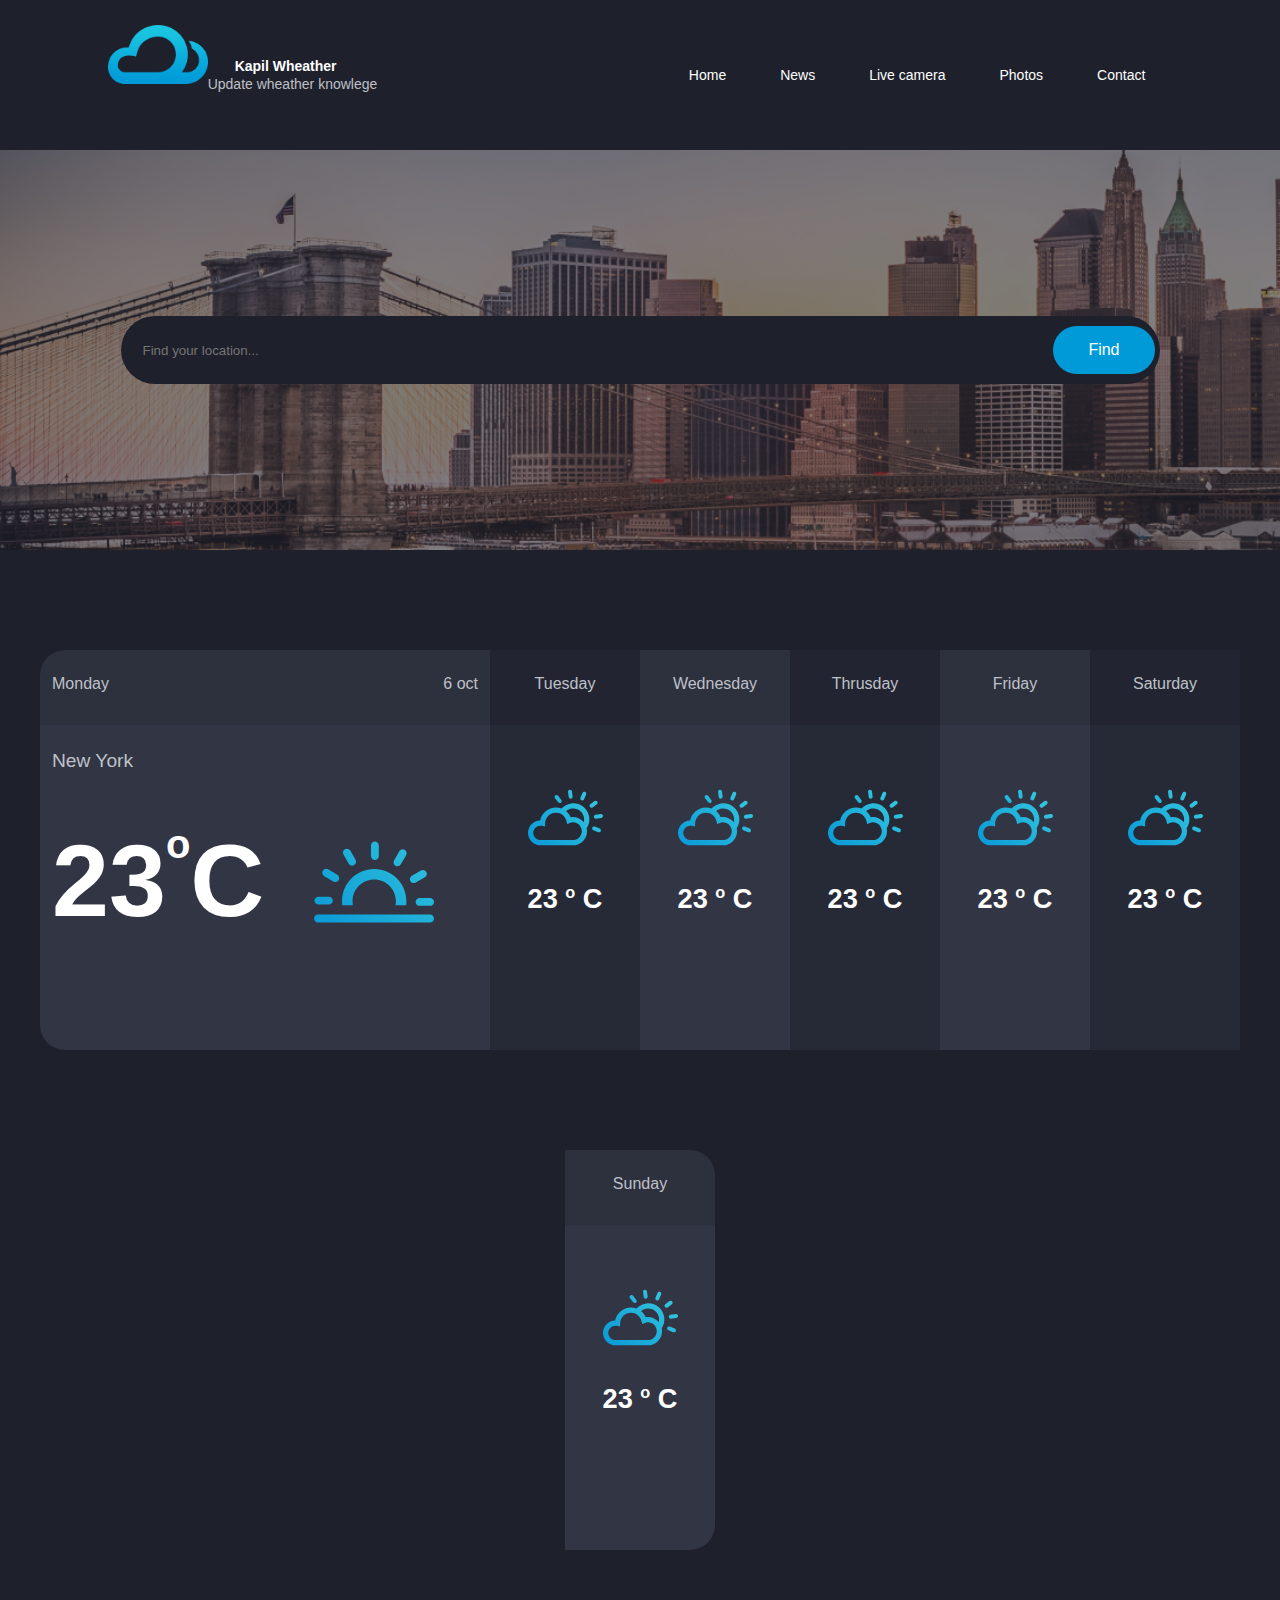
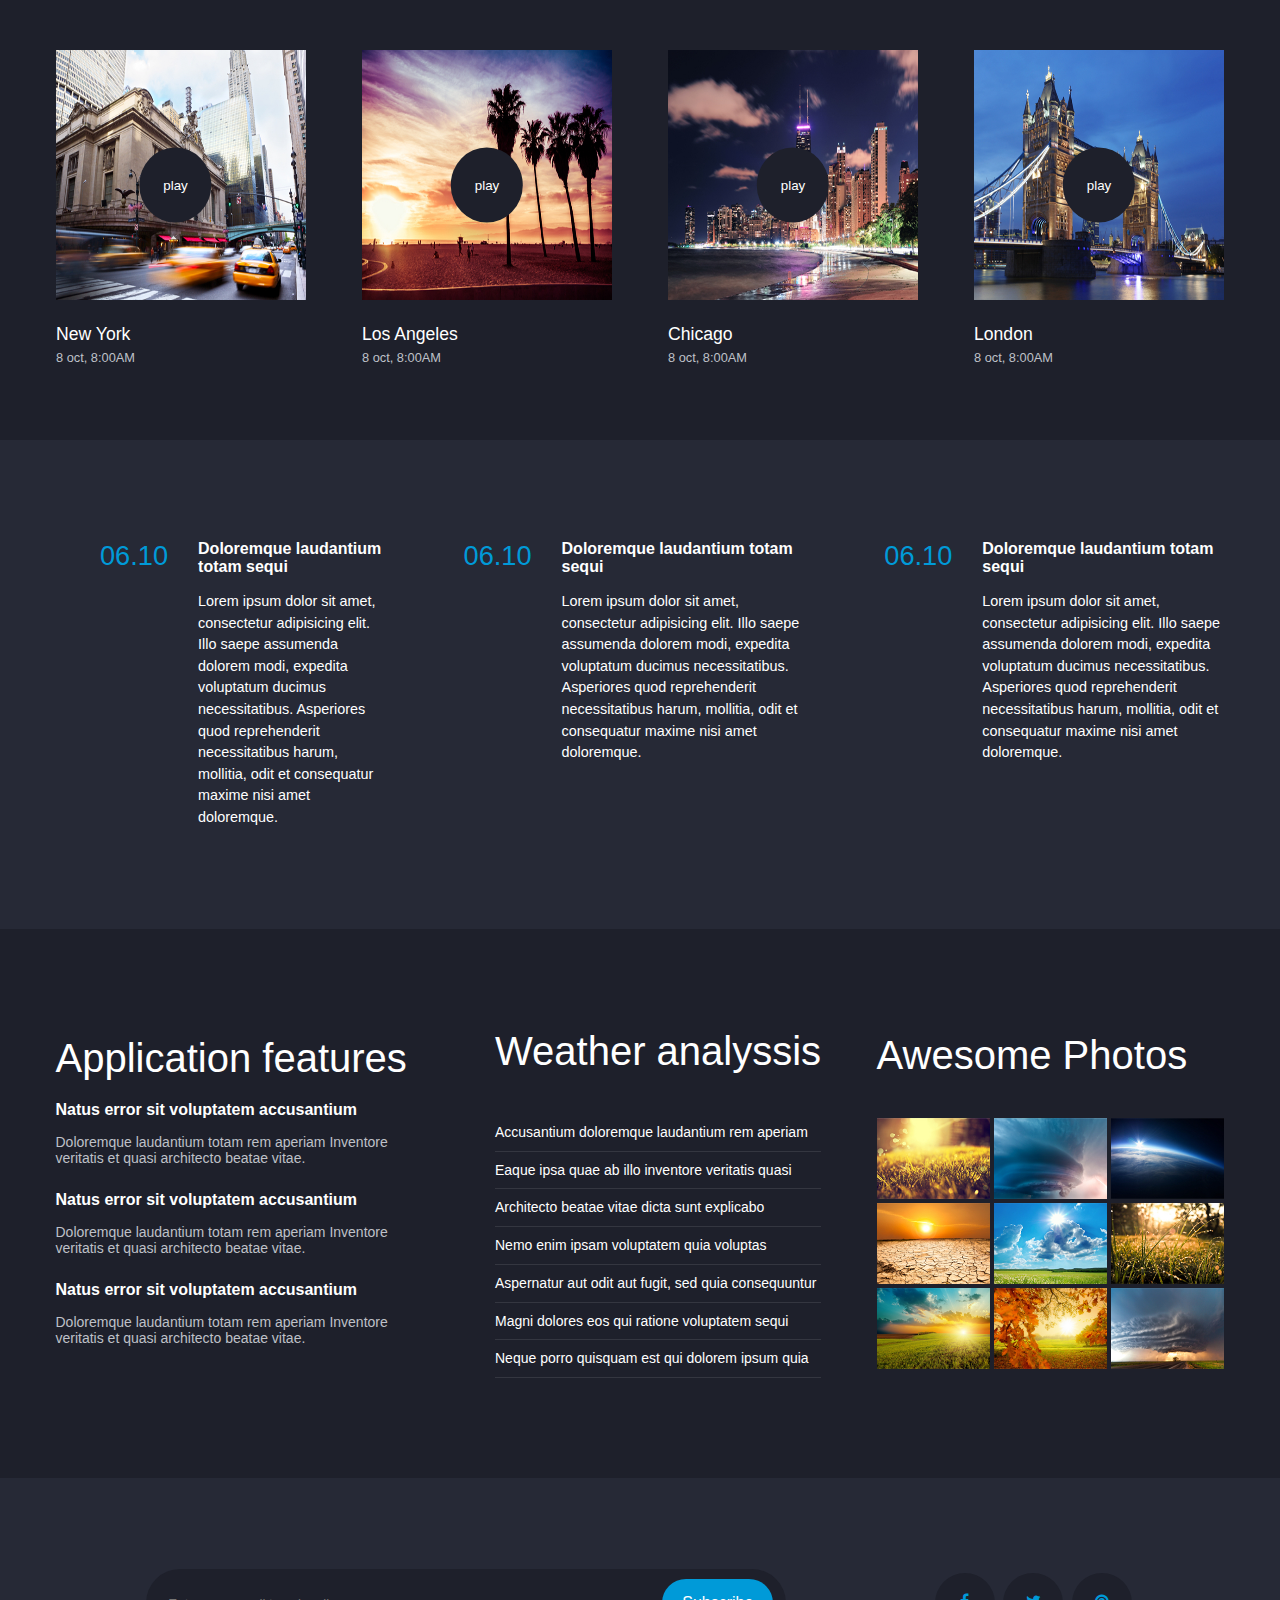
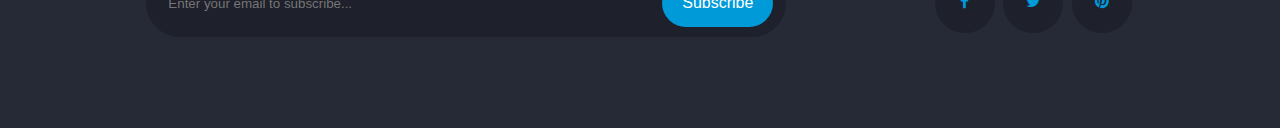
==== index.html @ e8b3da26 "Add files via upload" ====
<!DOCTYPE html>
<html lang="en">
<head>
    <meta charset="UTF-8">
    <meta name="viewport" content="width=device-width, initial-scale=1.0">
    <title>Home</title>
    <link rel="stylesheet" href="style.css">
    <link rel="stylesheet" href="https://cdnjs.cloudflare.com/ajax/libs/font-awesome/4.7.0/css/font-awesome.min.css">
</head>
<body>
    <header>
        <div class="nav-bar">
            <div class="nav-logo">
                <div class="logo"></div>
            </div>
            <div class="logo-text">
                <p class="name">Kapil Wheather</p>
                <p class="tag-line"> <br>Update wheather knowlege</p>
            </div>
            <div class="nav-menu">
                <a href="index.html">Home</a>
                <a href="news.html">News</a>
                <a href="index.html">Live camera</a>
                <a href="index.html">Photos</a>
                <a href="index.html">Contact</a>
            </div>
        </div>
    </header>
    <div class="hero">
        <div class="hero-section">
            <div class="search-bar">
                <input class="search" type="text" placeholder="Find your location...">
                <button class="submit">Find</button>
            </div>
        </div> 
        <div class="forecast-table">
            <div class="container">
                <div class="forecast-container">
                    <div class="today-forecast">
                        <div class="forecast-header">
                            <div class="day">Monday</div>
                            <div class="date">6 oct</div>
                        </div>
                        <div class="forecast-content">
                            <div class="location">New York</div>
                            <div class="degree">
                                <div class="num">
                                    23
                                    <sup class="today-degree">o</sup>
                                    C
                                </div>
                                <div class="forecast-icon">
                                    <img src="icon.svg" alt="clould">
                                </div>
                            </div>
                        </div>
                    </div>
    
    
                    <div class="nextday-forecast">
                        <div class="nextday-forecast-header">
                            <div class="nextday-day">Tuesday</div>
                        </div>
                        <div class="nextday-forecast-content">
                            <div class="nextday-forecast-icon">
                                <img src="icon-2.svg" alt="clould">
                            </div>
                            <div class="nextday-degree">
                                <div class="nextday-num">
                                    23
                                    <sup class="nextday-degree-cal">o</sup>
                                    C
                                </div>
                            </div>
                        </div>
                    </div>
    
    
                    <div class="nextday-forecast">
                        <div class="nextday1-forecast-header">
                            <div class="nextday-day">Wednesday</div>
                        </div>
                        <div class="nextday1-forecast-content">
                            <div class="nextday-forecast-icon">
                                <img src="icon-2.svg" alt="clould">
                            </div>
                            <div class="nextday-degree">
                                <div class="nextday-num">
                                    23
                                    <sup class="nextday-degree-cal">o</sup>
                                    C
                                </div>
                            </div>
                        </div>
                    </div>
    
    
                    <div class="nextday-forecast">
                        <div class="nextday-forecast-header">
                            <div class="nextday-day">Thrusday</div>
                        </div>
                        <div class="nextday-forecast-content">
                            <div class="nextday-forecast-icon">
                                <img src="icon-2.svg" alt="clould">
                            </div>
                            <div class="nextday-degree">
                                <div class="nextday-num">
                                    23
                                    <sup class="nextday-degree-cal">o</sup>
                                    C
                                </div>
                            </div>
                        </div>
                    </div>
    
    
                    <div class="nextday-forecast">
                        <div class="nextday1-forecast-header">
                            <div class="nextday-day">Friday</div>
                        </div>
                        <div class="nextday1-forecast-content">
                            <div class="nextday-forecast-icon">
                                <img src="icon-2.svg" alt="clould">
                            </div>
                            <div class="nextday-degree">
                                <div class="nextday-num">
                                    23
                                    <sup class="nextday-degree-cal">o</sup>
                                    C
                                </div>
                            </div>
                        </div>
                    </div>
    
                    <div class="nextday-forecast">
                        <div class="nextday-forecast-header">
                            <div class="nextday-day">Saturday</div>
                        </div>
                        <div class="nextday-forecast-content">
                            <div class="nextday-forecast-icon">
                                <img src="icon-2.svg" alt="clould">
                            </div>
                            <div class="nextday-degree">
                                <div class="nextday-num">
                                    23
                                    <sup class="nextday-degree-cal">o</sup>
                                    C
                                </div>
                            </div>
                        </div>
                    </div>
    
    
                    <div class="nextday-forecast">
                        <div class="nextday1-forecast-header" style="border-top-right-radius: 25px;">
                            <div class="nextday-day">Sunday</div>
                        </div>
                        <div class="nextday1-forecast-content" style="border-bottom-right-radius: 25px;">
                            <div class="nextday-forecast-icon">
                                <img src="icon-2.svg" alt="clould">
                            </div>
                            <div class="nextday-degree">
                                <div class="nextday-num">
                                    23
                                    <sup class="nextday-degree-cal">o</sup>
                                    C
                                </div>
                            </div>
                        </div>
                    </div>
                </div>
            </div>
            <div class="live-camera">
                <div class="videos">
                    
                    <div class="video1">
                        <img src="live-camera-1.jpg" alt="" style="height: 250px; width: 250px;">
                        <figcaption class="fig-location">New York</figcaption>
                        <figcaption class="fig-time">8 oct, 8:00AM</figcaption>
                        <button class="btn">play</button>
                    </div>
                                        
                    <div class="video2">
                        <img src="live-camera-2.jpg" alt="" style="height: 250px; width: 250px;">
                        <figcaption class="fig-location">Los Angeles</figcaption>
                        <figcaption class="fig-time"> 8 oct, 8:00AM </figcaption>
                        <button class="btn2">play</button>
                    </div>
                    
                    <div class="video3">
                        <img src="live-camera-3.jpg" alt="" style="height: 250px; width: 250px;">
                        <figcaption class="fig-location">Chicago</figcaption>
                        <figcaption class="fig-time">  8 oct, 8:00AM  </figcaption>
                        <button class="btn3">play</button>
                    </div>

                    <div class="video4">
                        <img src="live-camera-4.jpg" alt="" style="height: 250px; width: 250px;">
                        <figcaption class="fig-location">London</figcaption>
                        <figcaption class="fig-time">   8 oct, 8:00AM   </figcaption>
                        <button class="btn4">play</button>
                    </div>
                </div>
            </div>
        </div>   
    </div>
    
    <div class="text-panels">
        <div class="panel1">
            <div class="time" style="margin-left: 100px;">06.10</div>
            <div class="context">
                <h4>
                    Doloremque laudantium totam sequi 
                </h4>
                <p>
                    Lorem ipsum dolor sit amet, consectetur adipisicing elit. 
                    Illo saepe assumenda dolorem modi, expedita voluptatum 
                    ducimus necessitatibus. Asperiores quod reprehenderit 
                    necessitatibus harum, mollitia, odit et consequatur 
                    maxime nisi amet doloremque.
                </p>
            </div>
        </div>

        <div class="panel1">
            <div class="time" style="margin-left: 25px;">06.10</div>
            <div class="context">
                <h4>
                    Doloremque laudantium totam sequi 
                </h4>
                <p>
                    Lorem ipsum dolor sit amet, consectetur adipisicing elit. 
                    Illo saepe assumenda dolorem modi, expedita voluptatum 
                    ducimus necessitatibus. Asperiores quod reprehenderit 
                    necessitatibus harum, mollitia, odit et consequatur 
                    maxime nisi amet doloremque.
                </p>
            </div>
        </div>

        <div class="panel1">
            <div class="time" style="margin-left: 25px;">06.10</div>
            <div class="context">
                <h4>
                    Doloremque laudantium totam sequi 
                </h4>
                <p>
                    Lorem ipsum dolor sit amet, consectetur adipisicing elit. 
                    Illo saepe assumenda dolorem modi, expedita voluptatum 
                    ducimus necessitatibus. Asperiores quod reprehenderit 
                    necessitatibus harum, mollitia, odit et consequatur 
                    maxime nisi amet doloremque.
                </p>
            </div>
        </div>
    </div>

    <div class="image-panel">
        <div class="application">
            <h2>Application features</h2>
            <h3>
                Natus error sit voluptatem accusantium
            </h3>
            <p>Doloremque laudantium totam rem aperiam Inventore veritatis et quasi architecto beatae vitae.</p>

            <h3>
                Natus error sit voluptatem accusantium
            </h3>
            <p>Doloremque laudantium totam rem aperiam Inventore veritatis et quasi architecto beatae vitae.</p>

            <h3>
                Natus error sit voluptatem accusantium
            </h3>
            <p>Doloremque laudantium totam rem aperiam Inventore veritatis et quasi architecto beatae vitae.</p>


        </div>
        <div class="weather">
            <h2>Weather analyssis</h2>
            <p>Accusantium doloremque laudantium rem aperiam</p>
            <p>Eaque ipsa quae ab illo inventore veritatis quasi</p>
            <p>Architecto beatae vitae dicta sunt explicabo</p>
            <p>Nemo enim ipsam voluptatem quia voluptas</p>
            <p>Aspernatur aut odit aut fugit, sed quia consequuntur</p>
            <p>Magni dolores eos qui ratione voluptatem sequi</p>
            <p>Neque porro quisquam est qui dolorem ipsum quia</p>
        </div>
        <div class="photos">
            <h2>Awesome Photos</h2>
            <div class="nature">
                <img src="thumb-1.jpg" alt="">
                <img src="thumb-2.jpg" alt="">
                <img src="thumb-3.jpg" alt="">
            </div>
            <div class="nature">
                <img src="thumb-4.jpg" alt="">
                <img src="thumb-5.jpg" alt="">
                <img src="thumb-6.jpg" alt="">
            </div>
            <div class="nature">
                <img src="thumb-7.jpg" alt="">
                <img src="thumb-8.jpg" alt="">
                <img src="thumb-9.jpg" alt="">
            </div>
        </div>
    </div>

    <div class="footer">
        <div class="subscribe">
            <div class="subscribe-bar">
                <input class="search" type="text" placeholder="Enter your email to subscribe...">
                <button class="submit-subscribe">Subscribe</button>
            </div>
        </div>
        <div class="social-icon">
            <a href="#" class="fa fa-facebook"></a>
            <a href="#" class="fa fa-twitter"></a>
            <a href="#" class="fa fa-pinterest"></a>
        </div>
    </div>
    
</body>
</html>
---- style.css ----
*{
    margin: 0px;
    font-family: Arial;
}

.nav-bar{
    display: flex;
    background-color: #1E202B;
    align-items: center;
    height: 150px;
    justify-content: center;
}


.logo{
    background-image: url(logo.png);
    height: 100px;
    width: 100px;
    background-size: contain;
    background-repeat: no-repeat;
    
}

.name{
    color: white;
    font-size: 1.1rem;
    font-weight: 700;
}

.tag-line{
    font-size: 0.7rem;
    color: #bfc1c8;
    font-weight: 300;
}

.nav-menu {
    width: 60%;
    color: white;
    float: right;
    display: flex;
    justify-content: right;
}

.nav-menu a{
    color: white;
    text-decoration: none;
    display: flex;
    justify-content: space-evenly;
}




.nav-bar p{
    display: inline;
    justify-content: space-evenly;
    font-size: 14px;
    padding-top: 5px;
    padding-bottom: 5px;
    padding-left: 25px;
    padding-right: 25px;
    border: solid 2px transparent;
}

.nav-bar a{
    display: inline;
    float: right;
    justify-content: space-evenly;
    font-size: 14px;
    padding-top: 5px;
    padding-bottom: 5px;
    padding-left: 25px;
    padding-right: 25px;
    border: solid 2px transparent;
}



.nav-menu a:hover{
    border: 2px solid #009ad8;
    padding-top: 5px;
    padding-bottom: 5px;
    padding-left: 25px;
    padding-right: 25px;
    color: #009ad8;
    border-radius: 30px;
    display: inline;
    float: right;
}

.hero{
    background-color: #1E202B;
}

.hero-section{
    background-image: url(banner.png);
    min-height: 400px;
    box-sizing: border-box;
    display: flex;
    vertical-align: middle;
    justify-content: center;
    align-items: center;
    background-repeat: no-repeat;
    background-size: cover;
}

.search-bar{
    background-color: #1E202B;
    width: 80%;
    display: flex;
    justify-content: center;
    align-items: center;
    padding-top: 10px;
    padding-bottom: 10px;
    padding-right: 5px;
    padding-left: 10px;
    border-radius: 50px;

}

.search{
    background-color: #1E202B;
    color: white;
    border: 0px;
    margin-left: 10px;
    outline: none;
    width: 90%;
}

.search[type="text"]{
    border: none;
}

.search :active{
    border: none;
}


.submit{
    background-color: #009ad8;
    border: none;
    font-size: 1rem;
    color: white;
    padding-top: 15px;
    padding-bottom: 15px;
    padding-left: 35px;
    padding-right: 35px;
    border-radius: 50px;
}


.forecast-header {
    background-color: #2D303D;
    height: 50px;
    width: 450px;
    font-family: sans-serif;
    color: #bfc1c8;
    font-size: 1rem;
    padding-top: 25px;
    margin-top: 100px;
    border-top-left-radius: 25px;
}

.day{
    float: left;
    padding-left: 12px;
    
}
.date{
    float: right;
    padding-right: 12px;
}

.forecast-content{
    padding-top: 25px;
    background-color: #323544;
    width: 450px;
    height: 300px;
    border-bottom-left-radius: 25px;
}

.location{
    font-size: 1.2rem;
    padding-left: 12px;
    padding-bottom: 50px;
    font-family: sans-serif;
    color: #bfc1c8;
}


.container{
    display: flex;
    box-sizing: border-box;
    justify-content: center;
    align-items: center;
}

.degree{
    display: flex;
}

.num{
    font-size: 6.4rem;
    color: white;
    font-weight: 700;
    display: flex;
    float: right;
    padding-left: 12px;
}

.today-degree{
    font-size: 2.5rem;
}

.forecast-icon img{
    padding-left: 50px;
    height: 120px;
    width: 120px;
}

.forecast-container{
    display: flex;
    flex-wrap: wrap;
    justify-content: center;
    align-items: center;
}

.nextday-forecast-header{
    background-color: #222531;
    height: 50px;
    width: 150px;
    color: #bfc1c8;
    font-size: 1rem;
    padding-top: 25px;
    margin-top: 100px;
}
.nextday-forecast-content{
    padding-top: 25px;
    background-color: #262936;
    width: 150px;
    height: 300px;
    /* box-sizing: border-box; */
}
.nextday-day{
    text-align: center;
}
.nextday-forecast-icon{
    text-align: center;
    vertical-align: middle;
    margin-top: 30px;
    font-size: 14px;
}

.nextday-forecast-icon img{
    height: 75px;
    width: 75px;
}
.nextday-degree{
    text-align: center;
    font-size: 1.7rem;
    color: white;
    font-weight: 700;
    margin-top: 25px;

}

.nextday-degree-cal{
    display: inline-block;
    font-size: 60%;
}

.nextday1-forecast-header{
    background-color: #2D303D;
    height: 50px;
    width: 150px;
    color: #bfc1c8;
    font-size: 1rem;
    padding-top: 25px;
    margin-top: 100px;
}

.nextday1-forecast-content{
    padding-top: 25px;
    background-color: #323544;
    width: 150px;
    height: 300px;
    /* box-sizing: border-box; */
}

.live-camera{
    background-color: #1e202b;
    width: 100%;
    /* display: flex; */
    /* justify-content: space-evenly; */
    /* align-items: center; */
}


.videos{
    display: flex;
    justify-content: space-evenly;
    align-items: center;
    vertical-align: middle;
    margin-top: 100px;
    
}

    .video1 .btn{
    position: relative;
    top: 50%;
    left: 0%;
    transform: translate(115%, -290%);
    -ms-transform: translate(-50%, -50%);
    background-color: #1e202b;
    color: white;
    height: 75px;
    padding: 12px 24px;
    border: none;
    cursor: pointer;
    border-radius: 100%;
    text-align: center;
    }
.video2 .btn2{
    position: relative;
    top: 50%;
    left: 50%;
    transform: translate(-50%, -290%);
    -ms-transform: translate(-50%, -50%);
    background-color: #1e202b;
    color: white;
    height: 75px;
    padding: 12px 24px;
    border: none;
    cursor: pointer;
    border-radius: 100%;
    text-align: center;
  }

  .video3 .btn3{
    position: relative;
    top: 50%;
    left: 50%;
    transform: translate(-50%, -290%);
    -ms-transform: translate(-50%, -50%);
    background-color: #1e202b;
    color: white;
    height: 75px;
    padding: 12px 24px;
    border: none;
    cursor: pointer;
    border-radius: 100%;
    text-align: center;
  }

  .video4 .btn4{
    position: relative;
    top: 50%;
    left: 50%;
    transform: translate(-50%, -290%);
    -ms-transform: translate(-50%, -50%);
    background-color: #1e202b;
    color: white;
    height: 75px;
    padding: 12px 24px;
    border: none;
    cursor: pointer;
    border-radius: 100%;
    text-align: center;
  }

.fig-location{
    font-size: 1.1rem;
    font-weight: 300;
    color: white;
    margin-top: 20px;
    margin-bottom: 5px;
}

.fig-time{
    font-size: 0.8rem;
    color: #bfc1c8;
    font-weight: 300;
}

.text-panels{
    background-color: rgb(38, 41, 54);
    display: flex;
    box-sizing: border-box;
    justify-content: space-evenly;
    padding-top: 100px;
    
}

.panel1{
    display: flex;
    justify-content: center;
    box-sizing: border-box;
    margin-bottom: 100px;
}

.panel1 h4{
    margin-bottom: 15px;
}

.panel1 p{
    font-size: 0.9rem;
    line-height: 1.5;
}

.time{
    color: #009ad8;
    font-size: 1.7rem;
    font-weight: 100;
    font-family: sans-serif;
    margin-right: 30px;
    /* margin-left: 100px; */
}

.context{
    margin-right: 50px;
    color: white;
}

.image-panel{
    background-color: #1e202b;
    display: flex;
    justify-content: space-evenly;
    align-items: center;
    padding-top: 100px;
    padding-bottom: 100px;
}

.application{
    width: 30%;
}

.application h3{
    font-size: 1rem;
    color: white;
    font-weight: 700;
    margin-bottom: 15px;
}

.application p{
    font-size: 14px;
    color: #bfc1c8;
    font-weight: 300;
    margin-bottom: 25px;
}

.application h2{
    font-size: 2.5rem;
    font-weight: 100;
    color: white;
    margin-bottom: 20px;
}

.weather h2{
    font-size: 2.5rem;
    font-weight: 100;
    color: white;
    margin-bottom: 40px;
}

.photos h2{
    font-size: 2.5rem;
    font-weight: 100;
    color: white;
    margin-bottom: 40px;
}

.weather p{
    color: white;
    border-bottom: 1px solid rgba(255, 255, 255, 0.1);
    font-size: 14px;
    font-weight: 300;
    line-height: 2.3rem;
}

.nature img{
    height: 81px;
    width: 113px;
} 

.footer{
    background-color: #262936;
    height: 250px;
    width: 100%;
    display: flex;
    justify-content: space-evenly;
    align-items: center;
    vertical-align: middle;
    
}

.subscribe{
    width: 50%;
}

.subscribe-bar{
    background-color: #1E202B;
    /* width: 250%; */
    display: flex;
    justify-content: center;
    align-items: center;
    padding-top: 10px;
    padding-bottom: 10px;
    padding-right: 5px;
    padding-left: 10px;
    border-radius: 50px;

}

.search{
    background-color: #1E202B;
    color: white;
    border: 0px;
    margin-left: 10px;
    outline: none;
    width: 90%;
}

.search[type="text"]{
    border: none;
}

.submit-subscribe :active{
    border: none;
}


.submit-subscribe{
    background-color: #009ad8;
    border: none;
    font-size: 1rem;
    color: white;
    padding-top: 15px;
    padding-bottom: 15px;
    padding-left: 20px;
    padding-right: 20px;
    margin-right: 8px;
    border-radius: 50px;
}

.fa-facebook{
    background: #1e202b;
    color: #009ad8;
    font-size: 1.4rem;
    height: 20px;
    width: 20px;
  }

  .fa-twitter{
    background: #1e202b;
    color: #009ad8;
    font-size: 1.4rem;
    height: 20px;
    width: 20px;
  }

  .fa-pinterest{
    background: #1e202b;
    color: #009ad8;
    font-size: 1.4rem;
    height: 20px;
    width: 20px;
  }


.fa {
    padding: 20px;
    text-align: center;
    text-decoration: none;
    margin: 5px 2px;
    border-radius: 50%;
  }


  /* News page css */

  .news-content{
    background-color: #1E202B;
    display: flex;
    justify-content: center;

  }
  
  .breadcrumb{
    background-color: #262936;
    width: 80%;
    height: 50px;
    border-radius: 100px;
    display: flex;
    justify-content: left;
    align-items: center;
  }

  .breadcrumb p{
    color: white;
    vertical-align: center;
    margin-left: 0px;
    font-size: 0.9rem;
  }

  .breadcrumb a{
    color: #bfc1c8;
    vertical-align: center;
    margin-left: 20px;
    text-decoration: none;
    font-size: 0.9rem;
  }

  .arrow {
    content: " ";
    display: inline-block;
    vertical-align: middle;
    width: 12px;
    height: 7px;
    background: url(arrow-gray.png) no-repeat;
    margin: 0 10px;
  }

  .news-content-section{
    background-color: #1E202B;
    display: flex;
    /* justify-content: center; */
    /* align-items: center; */
  }

  .side-bar{
    margin-top: 120px;
  }

  .news{
    width: 60%;
    padding-top: 100px;
    padding-left: 10%;
    display: inline-block;
    justify-content: center;
    align-items: center;
  }

  .news h2{
    font-size: 2.14rem;
    color: white;
    font-weight: 300;
    margin-bottom: 20px;
  }

  .news-sidebar{
    width: 40%;
  }

  .blog-pic{
    height: auto;
    width: 100%;
    max-width: 100%;
    border-radius: 10px;
  }

  .news p{
    color: #bfc1c8;
    font-size: 14px;
    font-weight: 300;
    padding-top: 15px;
  }

  .read-btn{
    background-color: #009ad8;
    color: white;
    border: none;
    padding: 10px 20px;
    margin-top: 12px;
    border-radius: 50px;
    margin-bottom: 80px;
  }

  .news-sidebar{
    background-color: #262936;
    box-sizing: border-box;
    margin-top: 100px;
    height: 350px;
    width: 250px;
    border-radius: 10px;
    margin-left: 150px;
    margin-right: 150px;
  }

  .news-sidebar h2{
    margin-left: 20px;
    padding-top: 22px;
    font-size: 1.7rem;
    color: #bfc1c8;
    font-weight: 300;
    padding-bottom: 12px;
  }

  .arrow-list{
    list-style-image: url(arrow.png);
  }
  
.arrow-list li a{
   color: white;
   text-decoration: none;
   font-size: 14px;
   font-weight: 300;
   line-height: 3rem;
}

  .arrow-list li a:hover{
    color: #009ad8;
    text-decoration: none;
  }
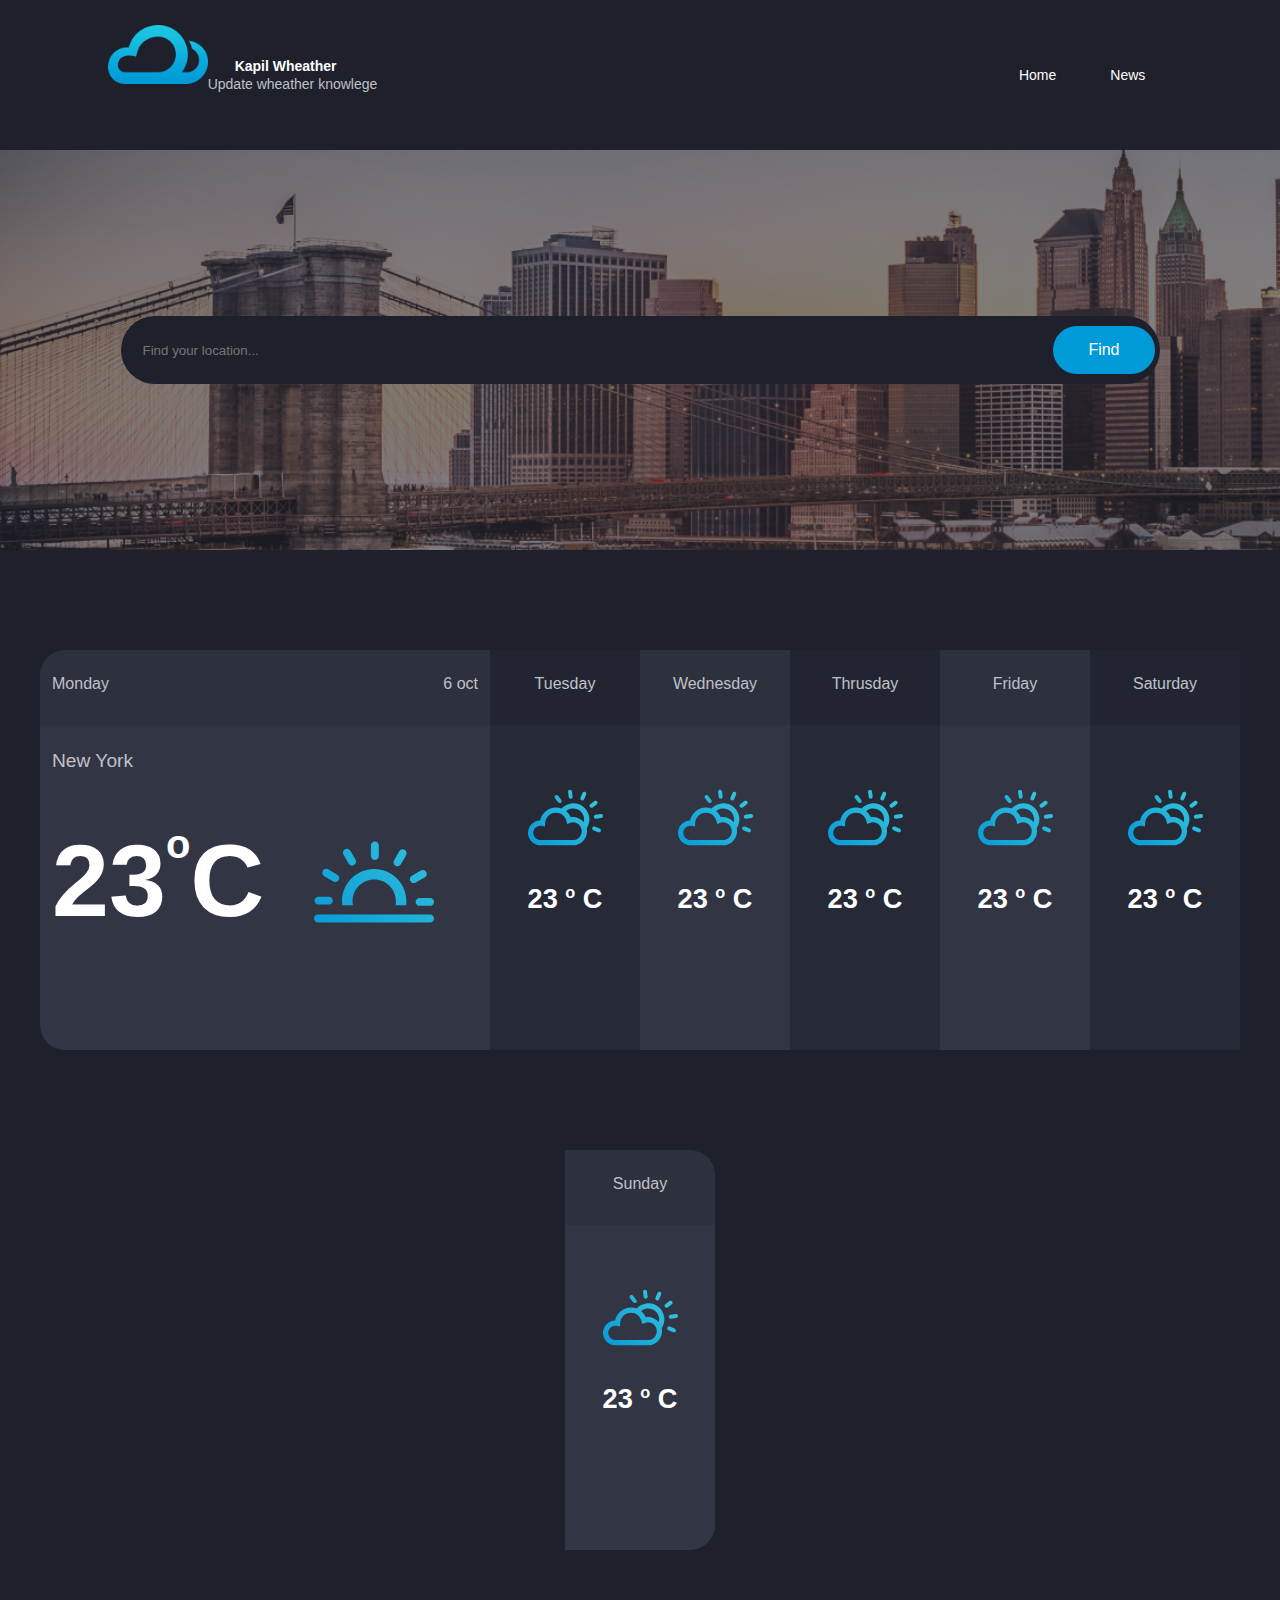
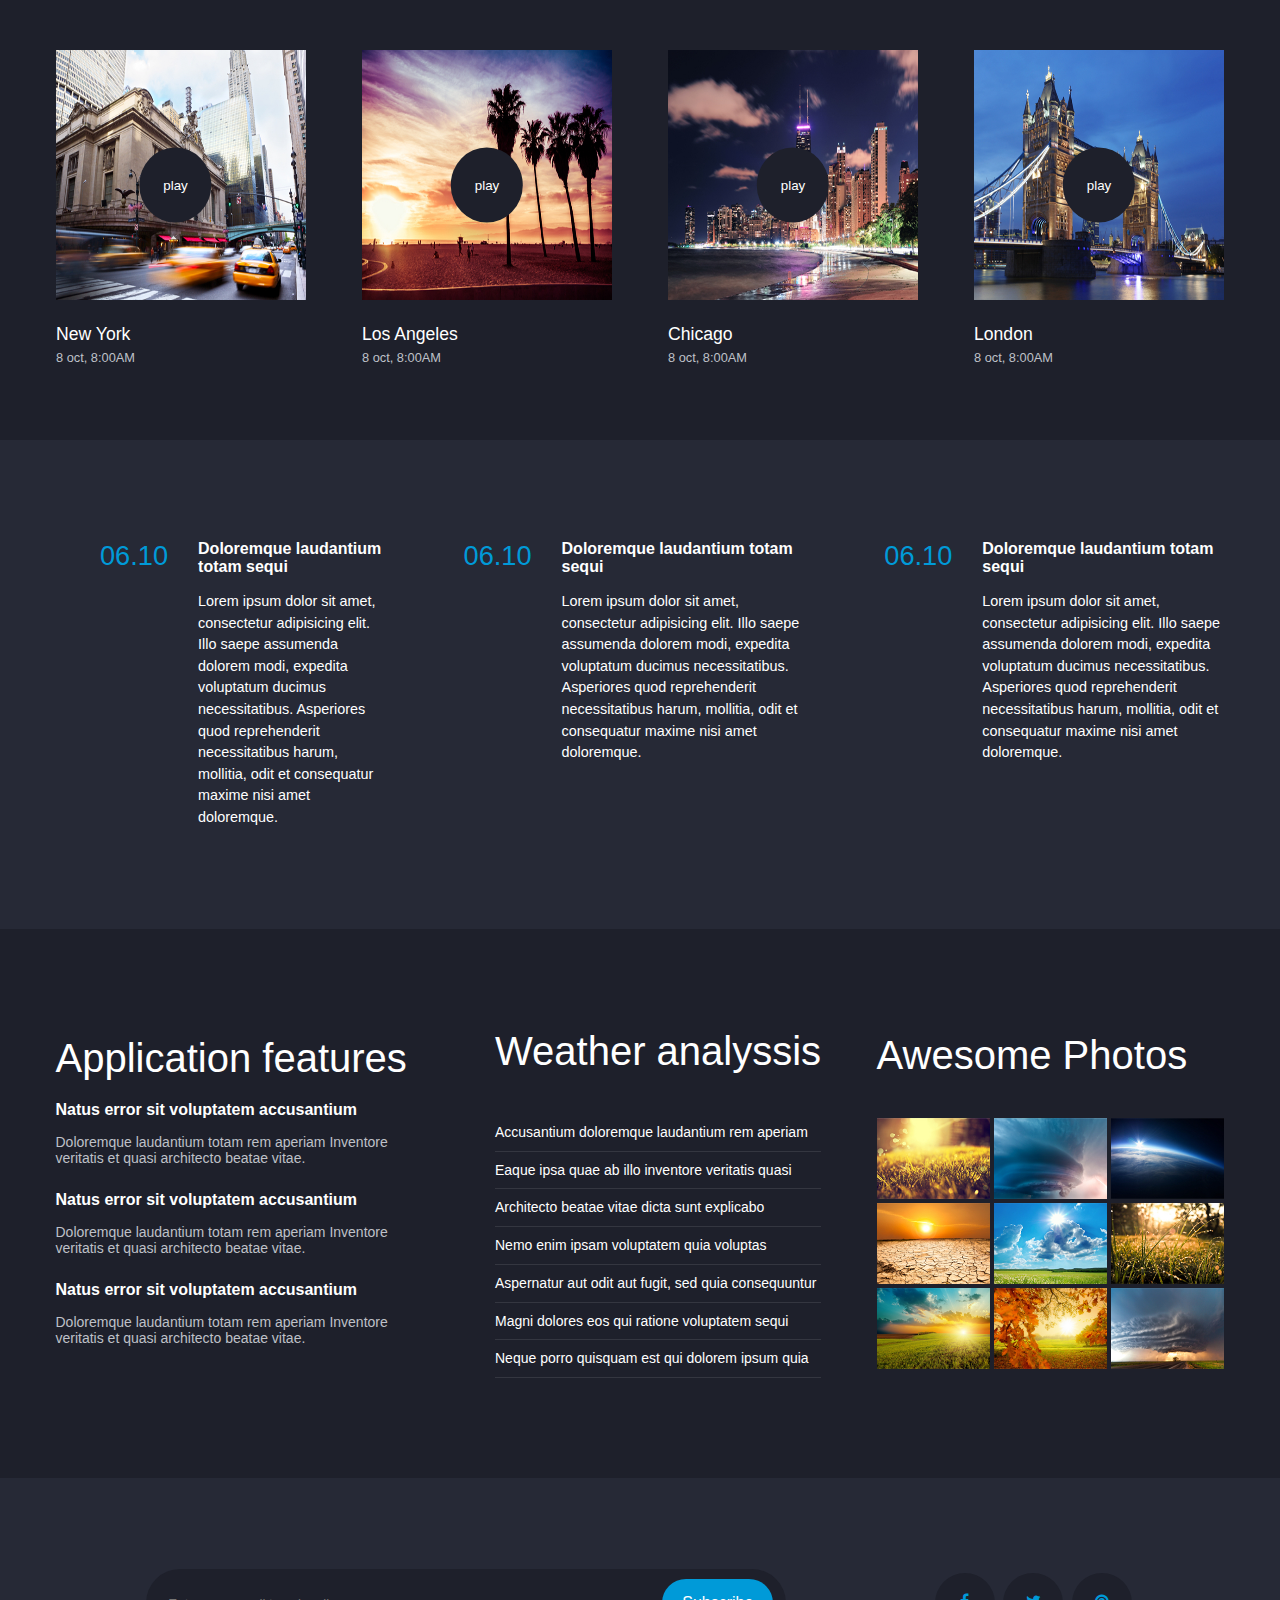
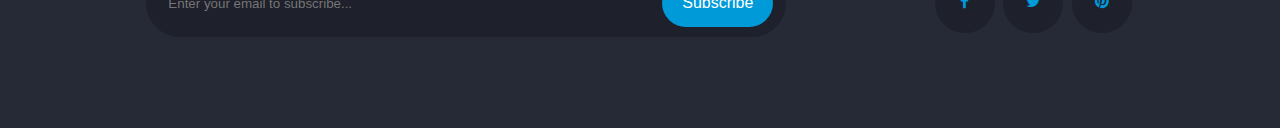
==== commit 718999a7: "update menu" ====
--- a/index.html
+++ b/index.html
@@ -20,9 +20,6 @@
             <div class="nav-menu">
                 <a href="index.html">Home</a>
                 <a href="news.html">News</a>
-                <a href="index.html">Live camera</a>
-                <a href="index.html">Photos</a>
-                <a href="index.html">Contact</a>
             </div>
         </div>
     </header>
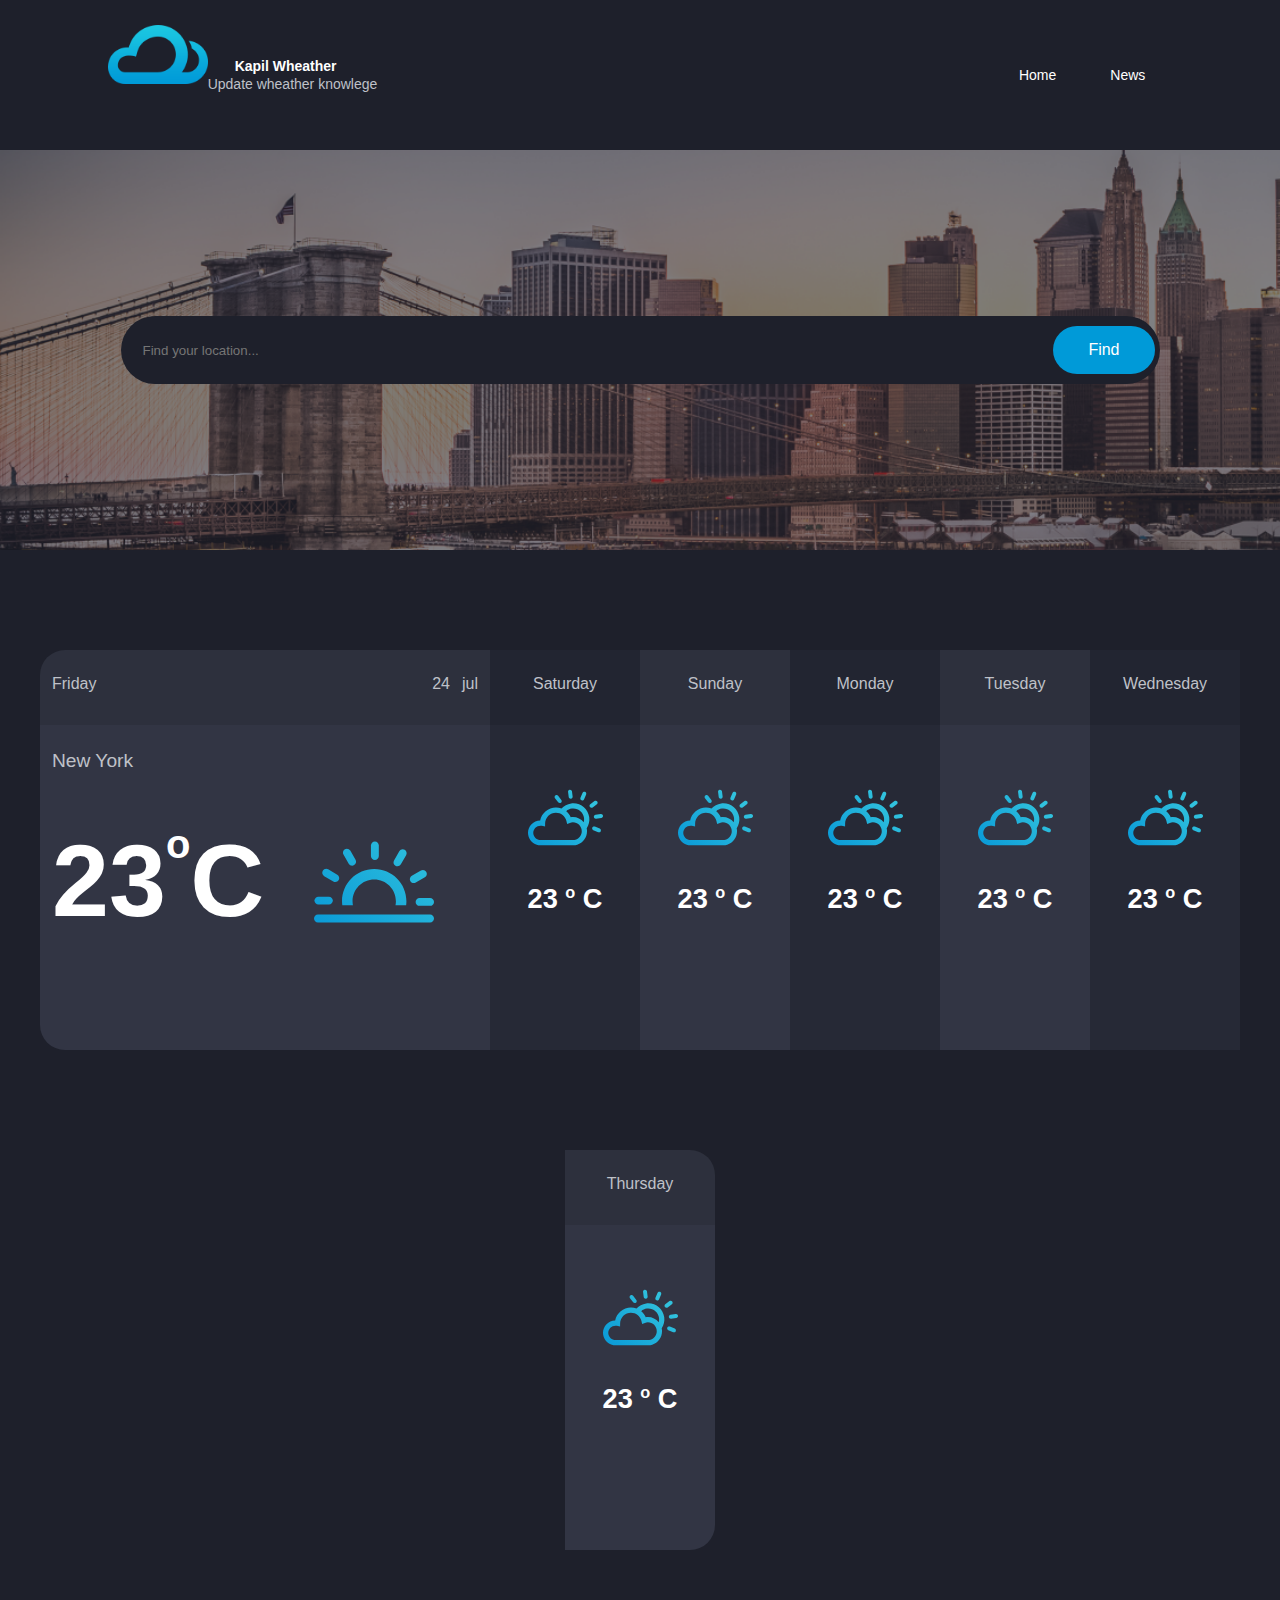
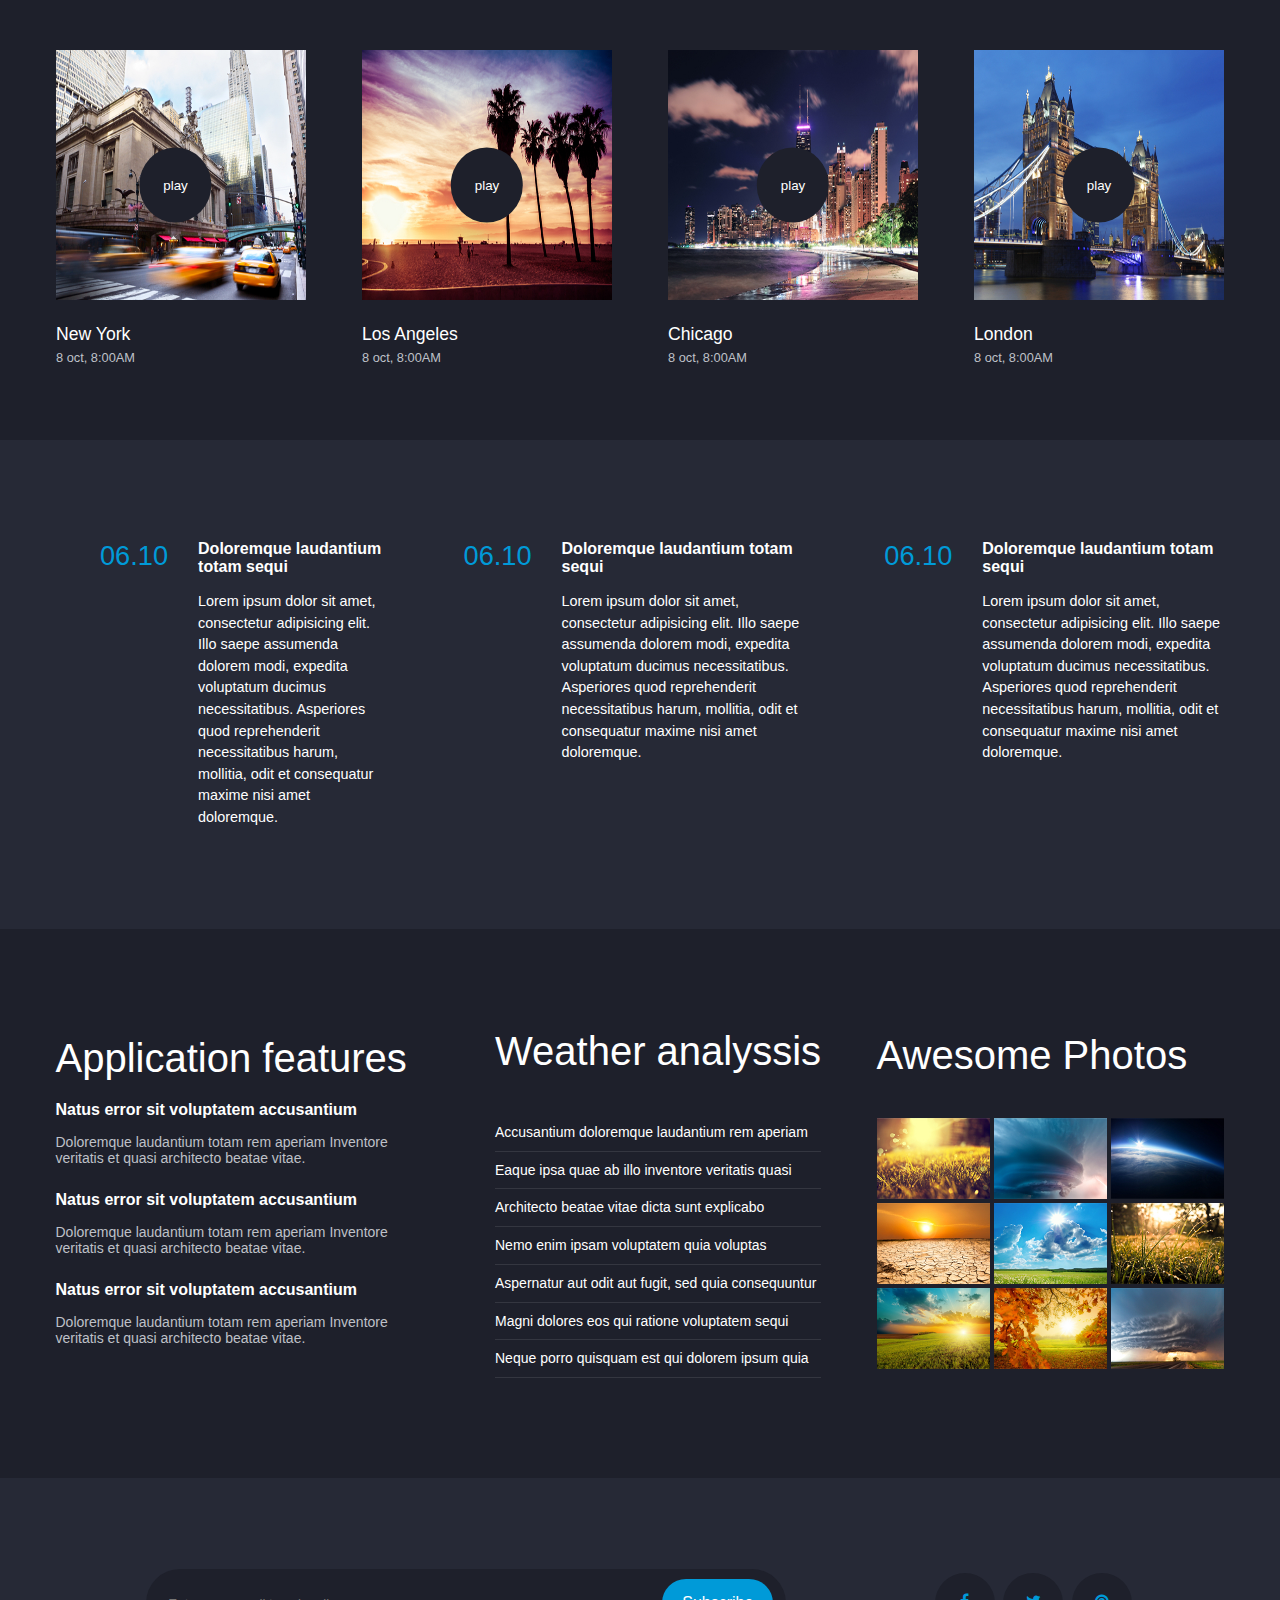
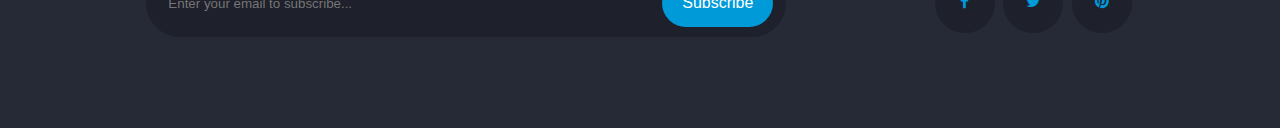
==== commit e1d614ef: "Integrate api" ====
--- a/index.html
+++ b/index.html
@@ -26,8 +26,8 @@
     <div class="hero">
         <div class="hero-section">
             <div class="search-bar">
-                <input class="search" type="text" placeholder="Find your location...">
-                <button class="submit">Find</button>
+                <input id="country" class="search" type="text" placeholder="Find your location...">
+                <button id="submit-btn" class="submit">Find</button>
             </div>
         </div> 
         <div class="forecast-table">
@@ -35,13 +35,16 @@
                 <div class="forecast-container">
                     <div class="today-forecast">
                         <div class="forecast-header">
-                            <div class="day">Monday</div>
-                            <div class="date">6 oct</div>
+                            <div class="day">
+                                <p id="today">Monday</p>
+                            </div>
+                            <div id="month" class="date">oct</div>
+                            <div id="date" class="date">6</div>
                         </div>
                         <div class="forecast-content">
-                            <div class="location">New York</div>
+                            <div id="location" class="location">New York</div>
                             <div class="degree">
-                                <div class="num">
+                                <div id="temp-today" class="num">
                                     23
                                     <sup class="today-degree">o</sup>
                                     C
@@ -56,14 +59,14 @@
     
                     <div class="nextday-forecast">
                         <div class="nextday-forecast-header">
-                            <div class="nextday-day">Tuesday</div>
+                            <div id="second-day" class="nextday-day">Tuesday</div>
                         </div>
                         <div class="nextday-forecast-content">
                             <div class="nextday-forecast-icon">
                                 <img src="icon-2.svg" alt="clould">
                             </div>
                             <div class="nextday-degree">
-                                <div class="nextday-num">
+                                <div id="temp-secondDay" class="nextday-num">
                                     23
                                     <sup class="nextday-degree-cal">o</sup>
                                     C
@@ -75,14 +78,14 @@
     
                     <div class="nextday-forecast">
                         <div class="nextday1-forecast-header">
-                            <div class="nextday-day">Wednesday</div>
+                            <div id="third-day" class="nextday-day">Wednesday</div>
                         </div>
                         <div class="nextday1-forecast-content">
                             <div class="nextday-forecast-icon">
                                 <img src="icon-2.svg" alt="clould">
                             </div>
                             <div class="nextday-degree">
-                                <div class="nextday-num">
+                                <div id="temp-thirdDay" class="nextday-num">
                                     23
                                     <sup class="nextday-degree-cal">o</sup>
                                     C
@@ -94,14 +97,14 @@
     
                     <div class="nextday-forecast">
                         <div class="nextday-forecast-header">
-                            <div class="nextday-day">Thrusday</div>
+                            <div id="fouth-day" class="nextday-day">Thrusday</div>
                         </div>
                         <div class="nextday-forecast-content">
                             <div class="nextday-forecast-icon">
                                 <img src="icon-2.svg" alt="clould">
                             </div>
                             <div class="nextday-degree">
-                                <div class="nextday-num">
+                                <div id="temp-fouthday" class="nextday-num">
                                     23
                                     <sup class="nextday-degree-cal">o</sup>
                                     C
@@ -113,14 +116,14 @@
     
                     <div class="nextday-forecast">
                         <div class="nextday1-forecast-header">
-                            <div class="nextday-day">Friday</div>
+                            <div id="fifth-day" class="nextday-day">Friday</div>
                         </div>
                         <div class="nextday1-forecast-content">
                             <div class="nextday-forecast-icon">
                                 <img src="icon-2.svg" alt="clould">
                             </div>
                             <div class="nextday-degree">
-                                <div class="nextday-num">
+                                <div id="temp-fifthday" class="nextday-num">
                                     23
                                     <sup class="nextday-degree-cal">o</sup>
                                     C
@@ -131,14 +134,14 @@
     
                     <div class="nextday-forecast">
                         <div class="nextday-forecast-header">
-                            <div class="nextday-day">Saturday</div>
+                            <div id="sixth-day" class="nextday-day">Saturday</div>
                         </div>
                         <div class="nextday-forecast-content">
                             <div class="nextday-forecast-icon">
                                 <img src="icon-2.svg" alt="clould">
                             </div>
                             <div class="nextday-degree">
-                                <div class="nextday-num">
+                                <div id="temp-sixthday" class="nextday-num">
                                     23
                                     <sup class="nextday-degree-cal">o</sup>
                                     C
@@ -150,14 +153,14 @@
     
                     <div class="nextday-forecast">
                         <div class="nextday1-forecast-header" style="border-top-right-radius: 25px;">
-                            <div class="nextday-day">Sunday</div>
+                            <div id="seventh-day" class="nextday-day">Sunday</div>
                         </div>
                         <div class="nextday1-forecast-content" style="border-bottom-right-radius: 25px;">
                             <div class="nextday-forecast-icon">
                                 <img src="icon-2.svg" alt="clould">
                             </div>
                             <div class="nextday-degree">
-                                <div class="nextday-num">
+                                <div id="temp-seventhday" class="nextday-num">
                                     23
                                     <sup class="nextday-degree-cal">o</sup>
                                     C
@@ -315,6 +318,6 @@
             <a href="#" class="fa fa-pinterest"></a>
         </div>
     </div>
-    
+    <script src="script.js"></script>
 </body>
 </html>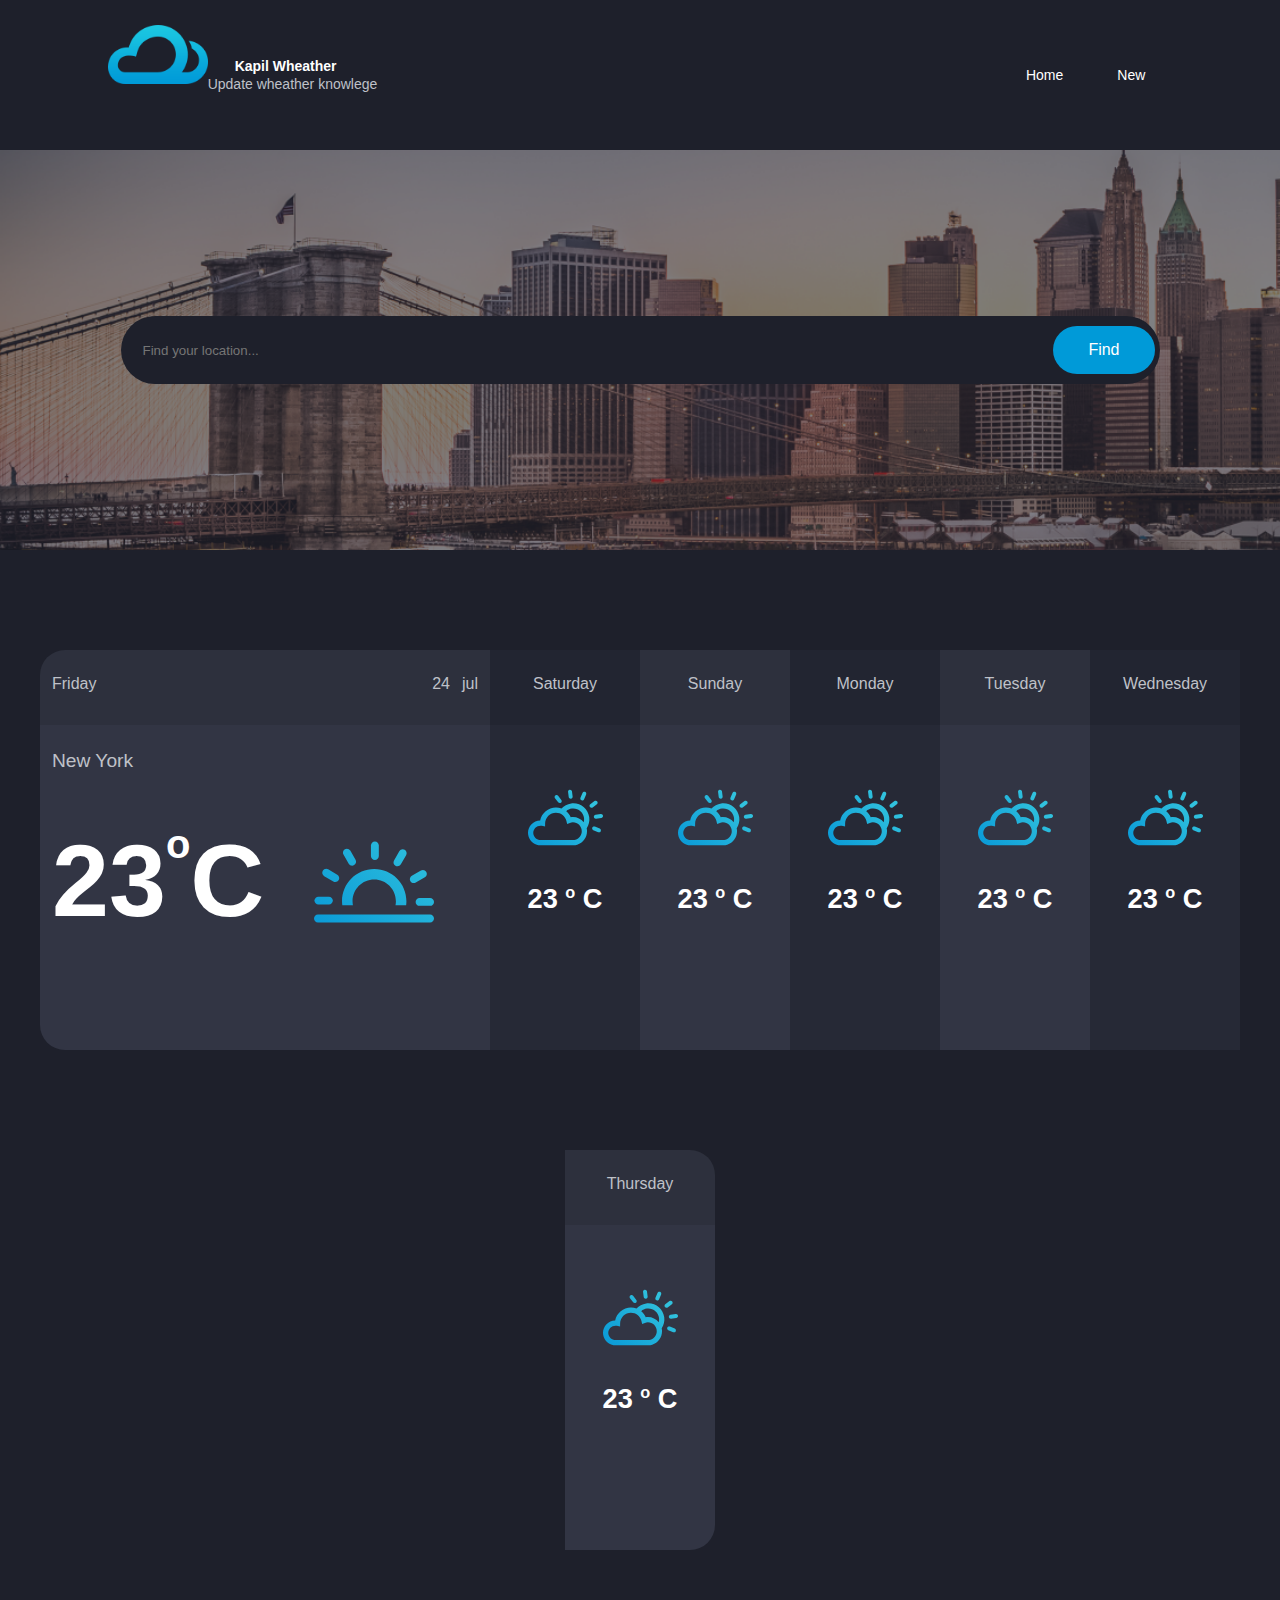
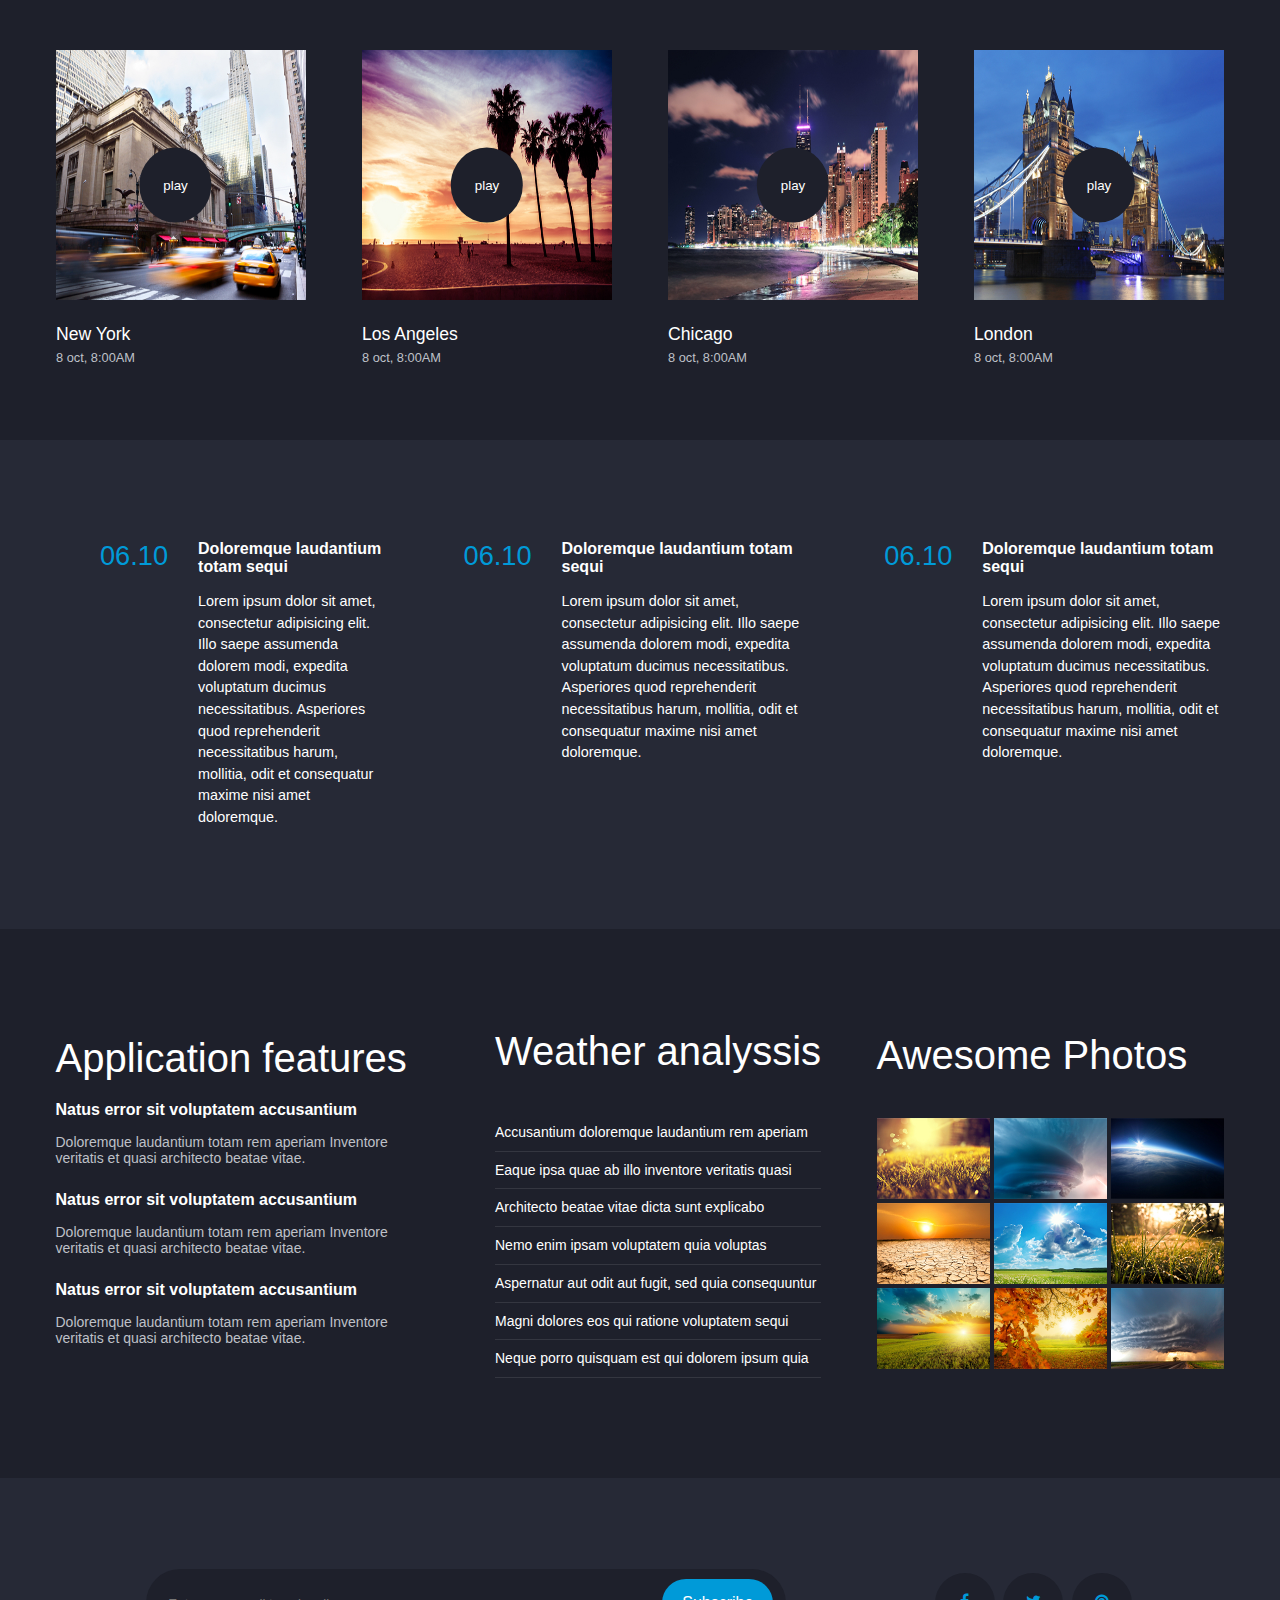
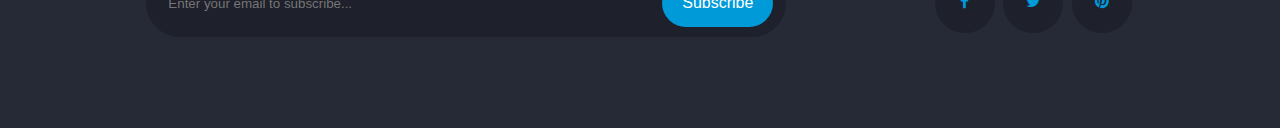
==== commit 956b9783: "news change to new" ====
--- a/index.html
+++ b/index.html
@@ -19,7 +19,7 @@
             </div>
             <div class="nav-menu">
                 <a href="index.html">Home</a>
-                <a href="news.html">News</a>
+                <a href="news.html">New</a>
             </div>
         </div>
     </header>
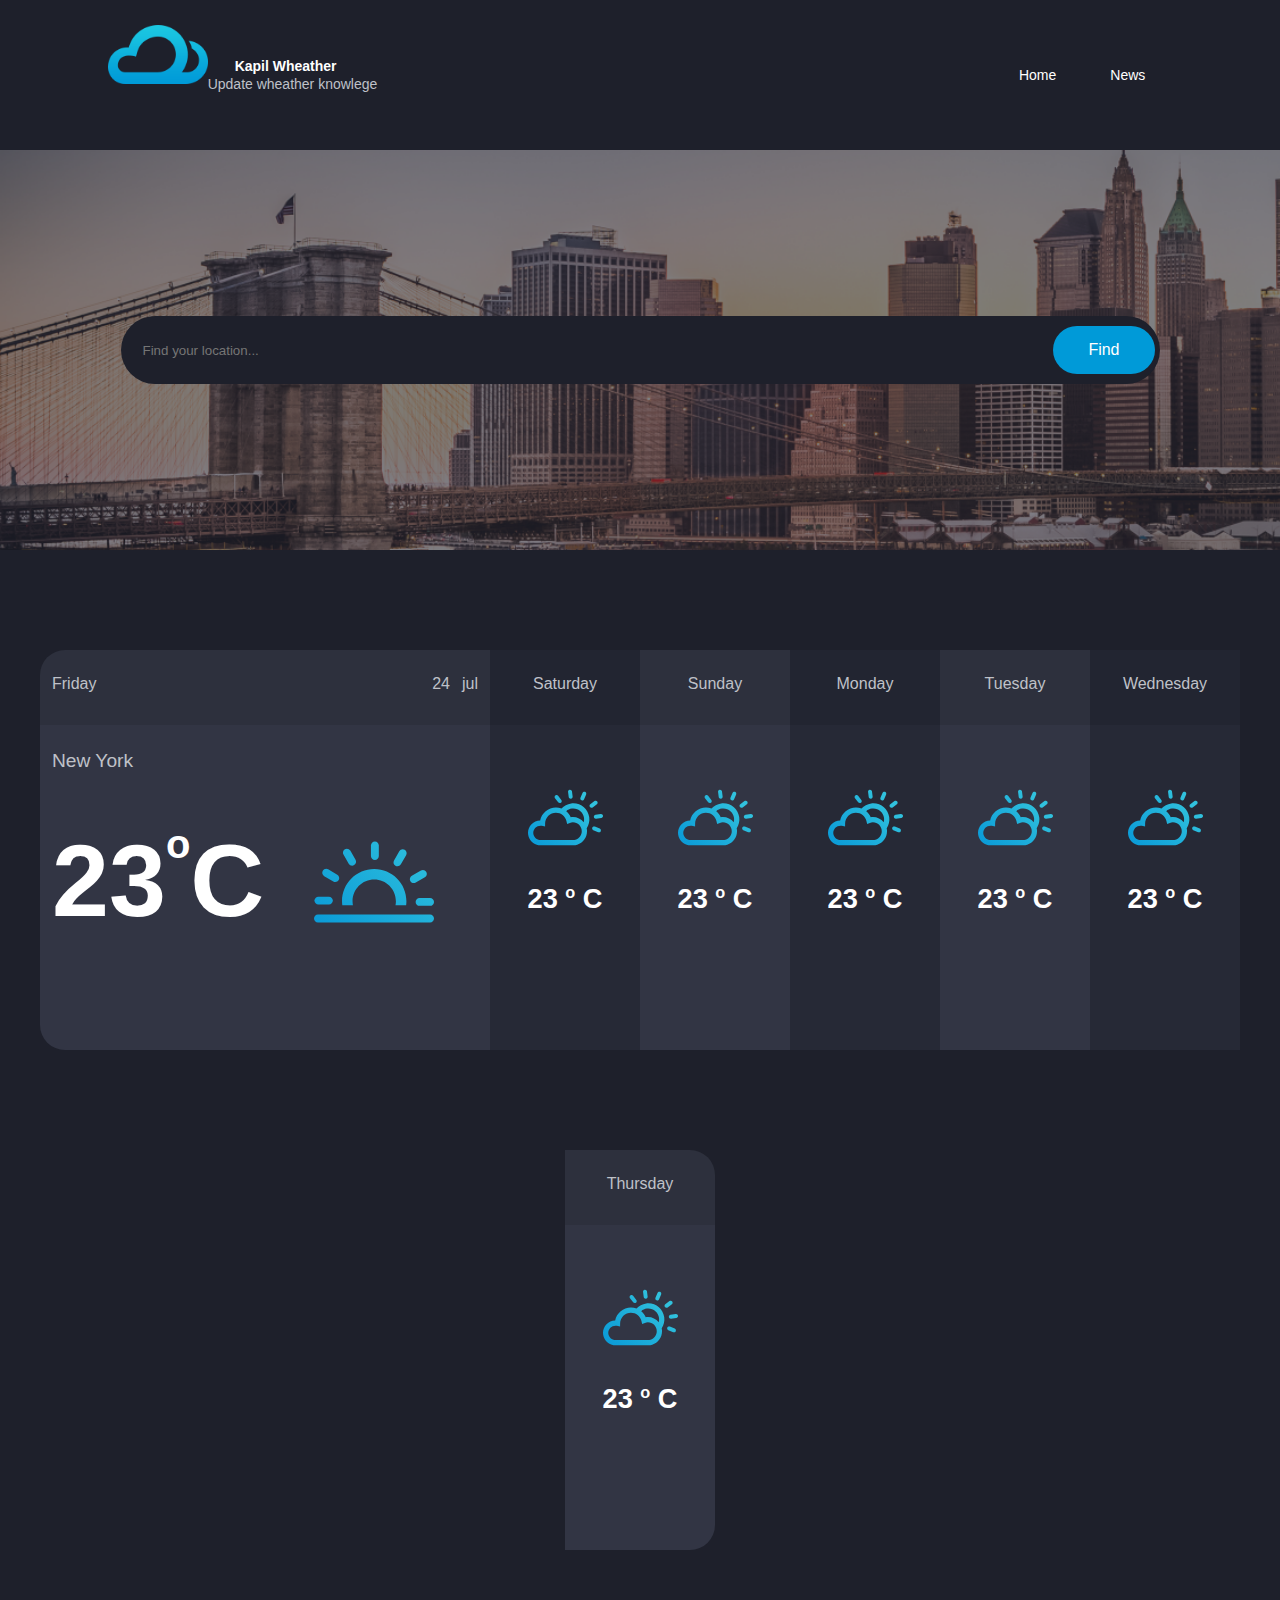
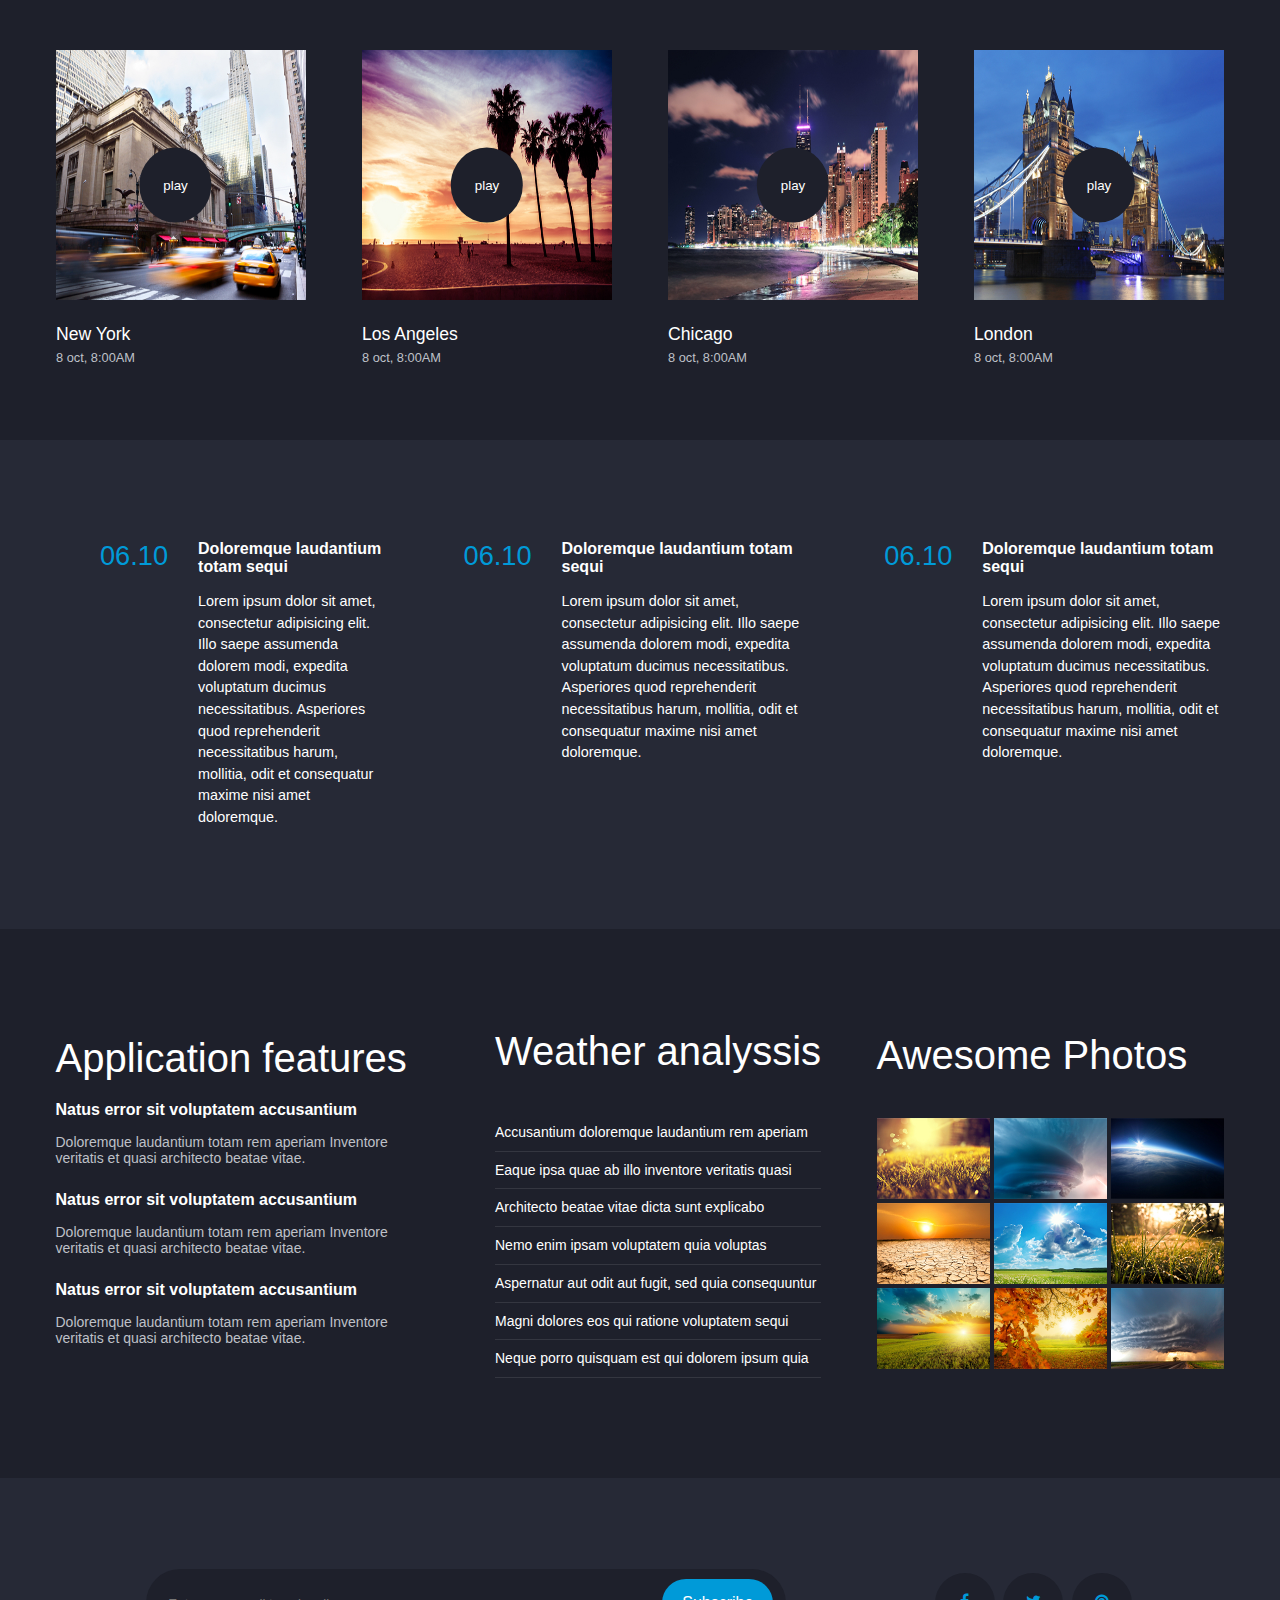
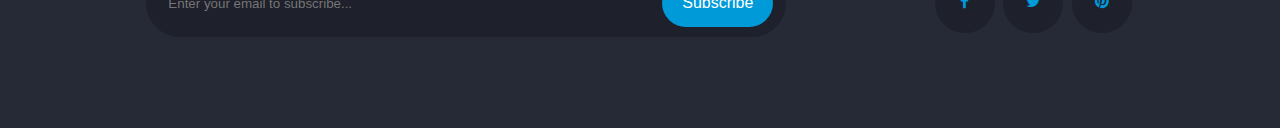
==== commit ef6977b9: "new change to news" ====
--- a/index.html
+++ b/index.html
@@ -19,7 +19,7 @@
             </div>
             <div class="nav-menu">
                 <a href="index.html">Home</a>
-                <a href="news.html">New</a>
+                <a href="news.html">News</a>
             </div>
         </div>
     </header>
